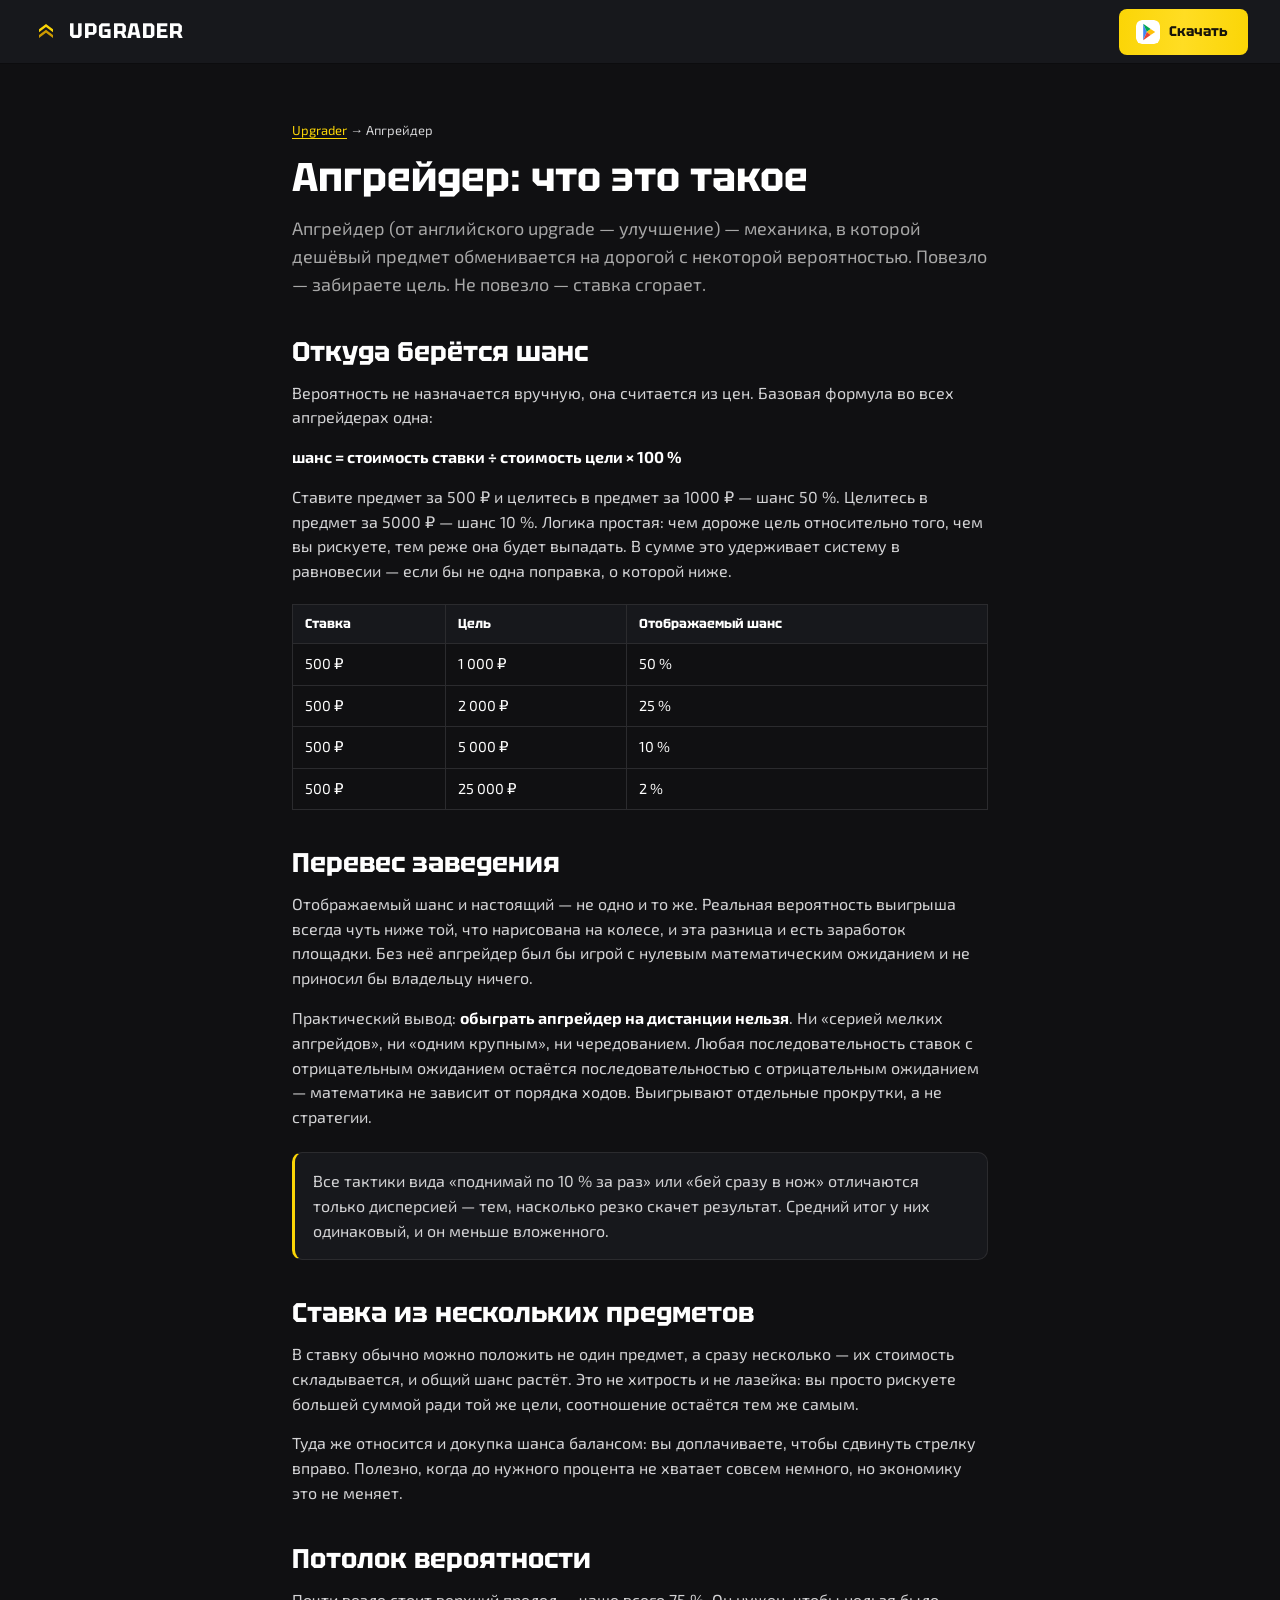
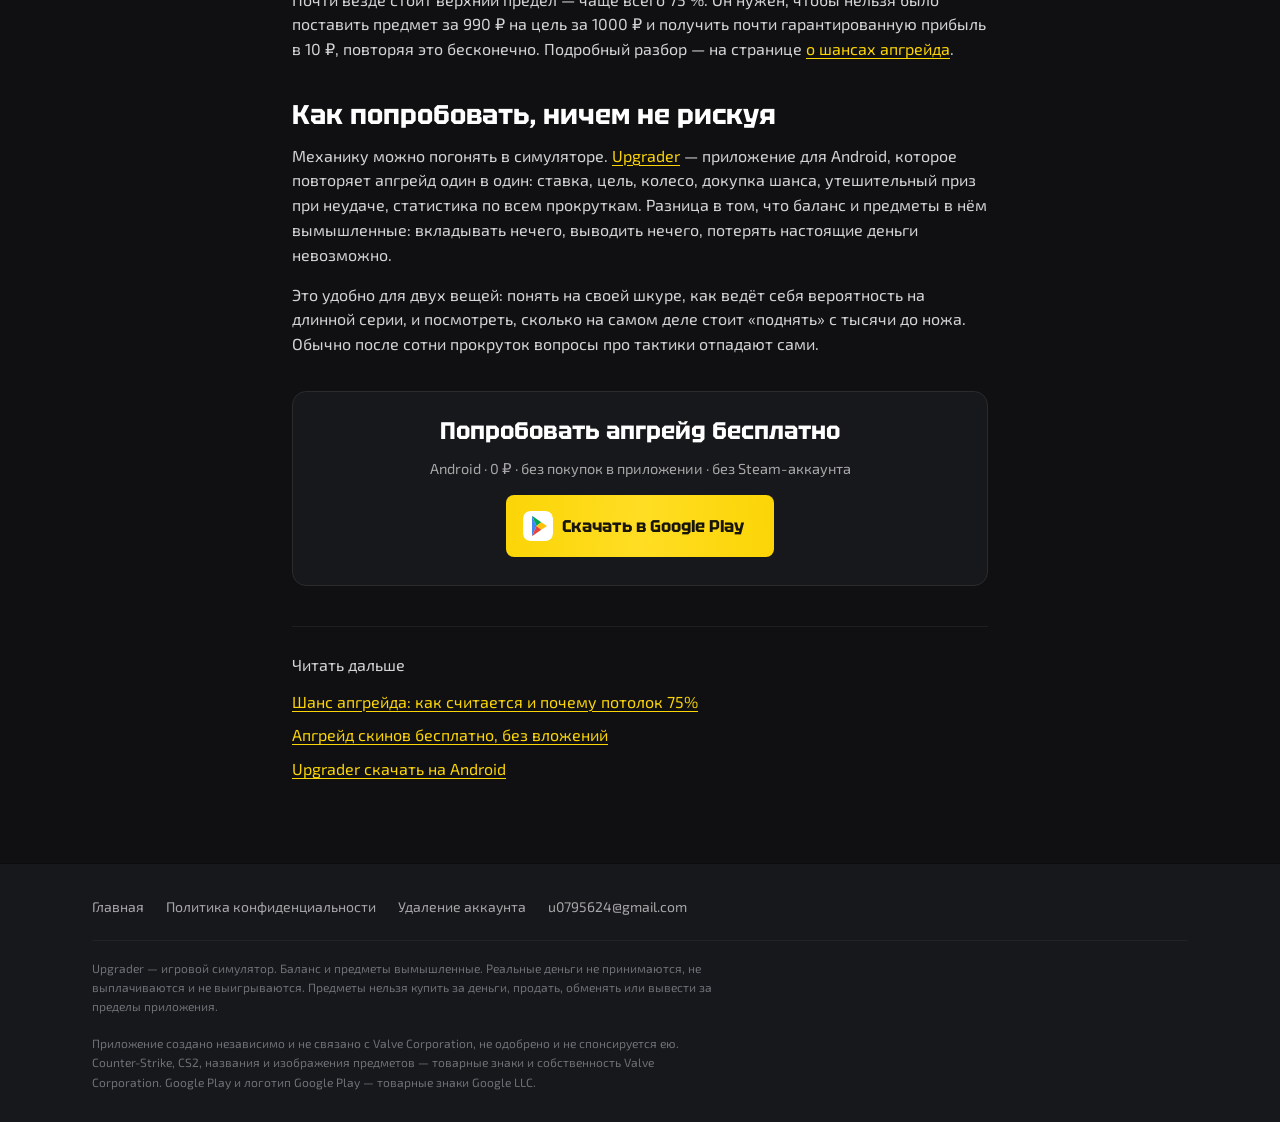
==== apgreider/index.html @ ed4b2ea1 "SEO: контентные страницы, микроразметка, robots и sitemap Четыре страницы под поисковые кластеры: ск" ====
<!doctype html>
<html lang="ru">
  <head>
    <meta charset="utf-8" />
    <meta name="viewport" content="width=device-width, initial-scale=1" />
    <title>Апгрейдер: что это такое и как работает апгрейд скинов КС2</title>
    <meta
      name="description"
      content="Апгрейдер (Upgrader) — механика обмена скина CS2 на более дорогой с вероятностью. Разбираем, как считается шанс, откуда берётся перевес заведения и как попробовать без вложений."
    />
    <link rel="canonical" href="https://upgrader-play.ru/apgreider/" />
    <meta name="theme-color" content="#17181c" />

    <meta property="og:type" content="article" />
    <meta property="og:url" content="https://upgrader-play.ru/apgreider/" />
    <meta property="og:title" content="Апгрейдер: что это и как работает апгрейд скинов" />
    <meta property="og:description" content="Механика апгрейда без мифов: шанс, перевес заведения, ставка из нескольких предметов." />
    <meta property="og:image" content="https://upgrader-play.ru/assets/img/shots/s2.png" />
    <meta name="twitter:card" content="summary_large_image" />

    <link rel="icon" href="/assets/img/favicon.svg" type="image/svg+xml" />
    <link rel="preload" href="/assets/fonts/tektur-cyrillic.woff2" as="font" type="font/woff2" crossorigin />
    <link rel="preload" href="/assets/fonts/exo2-cyrillic.woff2" as="font" type="font/woff2" crossorigin />
    <link rel="stylesheet" href="/assets/css/app.css" />

    <script type="application/ld+json">
      {
        "@context": "https://schema.org",
        "@graph": [
          {
            "@type": "BreadcrumbList",
            "itemListElement": [
              { "@type": "ListItem", "position": 1, "name": "Upgrader", "item": "https://upgrader-play.ru/" },
              { "@type": "ListItem", "position": 2, "name": "Апгрейдер", "item": "https://upgrader-play.ru/apgreider/" }
            ]
          },
          {
            "@type": "FAQPage",
            "mainEntity": [
              {
                "@type": "Question",
                "name": "Что такое апгрейдер?",
                "acceptedAnswer": {
                  "@type": "Answer",
                  "text": "Апгрейдер — механика, в которой предмет обменивается на более дорогой с некоторой вероятностью. Шанс равен отношению стоимости ставки к стоимости цели: чем больше разрыв в цене, тем ниже вероятность."
                }
              },
              {
                "@type": "Question",
                "name": "Можно ли обыграть апгрейдер?",
                "acceptedAnswer": {
                  "@type": "Answer",
                  "text": "Систематически — нет. Реальная вероятность всегда чуть ниже отображаемой: разница и есть заработок площадки. На дистанции она превращает математическое ожидание в отрицательное независимо от выбранной тактики."
                }
              },
              {
                "@type": "Question",
                "name": "Как попробовать апгрейд без вложений?",
                "acceptedAnswer": {
                  "@type": "Answer",
                  "text": "Через симулятор: приложение Upgrader повторяет механику апгрейда, но баланс и предметы в нём вымышленные, поэтому вкладывать и выводить нечего."
                }
              }
            ]
          }
        ]
      }
    </script>
  </head>

  <body>
    <header class="hdr">
      <a class="logo" href="/">
        <svg viewBox="0 0 512 512" aria-hidden="true">
          <path d="M256 130 384 226v51L256 181 128 277v-51z" fill="#fbd506" />
          <path d="M256 235 384 331v51L256 286 128 382v-51z" fill="#cc9900" />
        </svg>
        UPGRADER
      </a>
      <span class="hdr__sp"></span>
      <a class="btn btn--y btn--play" href="#" data-cta="header">
        <svg class="btn__gp" viewBox="0 0 100 100" aria-hidden="true">
          <rect width="100" height="100" rx="24" fill="#fff" />
          <path d="M30 16 L45 50 L30 84 Z" fill="#4285f4" />
          <path d="M30 16 L61 37.1 L45 50 Z" fill="#00a651" />
          <path d="M61 37.1 L80 50 L61 62.9 L45 50 Z" fill="#ffc107" />
          <path d="M30 84 L61 62.9 L45 50 Z" fill="#ea4335" />
        </svg>
        Скачать
      </a>
    </header>

    <main class="doc">
      <p class="crumbs"><a href="/">Upgrader</a> → Апгрейдер</p>

      <h1>Апгрейдер: что это такое</h1>

      <p class="lead">
        Апгрейдер (от английского upgrade — улучшение) — механика, в которой
        дешёвый предмет обменивается на дорогой с некоторой вероятностью.
        Повезло — забираете цель. Не повезло — ставка сгорает.
      </p>

      <h2>Откуда берётся шанс</h2>

      <p>
        Вероятность не назначается вручную, она считается из цен. Базовая формула
        во всех апгрейдерах одна:
      </p>

      <p><strong>шанс = стоимость ставки ÷ стоимость цели × 100 %</strong></p>

      <p>
        Ставите предмет за 500 ₽ и целитесь в предмет за 1000 ₽ — шанс 50 %.
        Целитесь в предмет за 5000 ₽ — шанс 10 %. Логика простая: чем дороже цель
        относительно того, чем вы рискуете, тем реже она будет выпадать.
        В сумме это удерживает систему в равновесии — если бы не одна поправка,
        о которой ниже.
      </p>

      <table>
        <tr><th>Ставка</th><th>Цель</th><th>Отображаемый шанс</th></tr>
        <tr><td>500 ₽</td><td>1 000 ₽</td><td>50 %</td></tr>
        <tr><td>500 ₽</td><td>2 000 ₽</td><td>25 %</td></tr>
        <tr><td>500 ₽</td><td>5 000 ₽</td><td>10 %</td></tr>
        <tr><td>500 ₽</td><td>25 000 ₽</td><td>2 %</td></tr>
      </table>

      <h2>Перевес заведения</h2>

      <p>
        Отображаемый шанс и настоящий — не одно и то же. Реальная вероятность
        выигрыша всегда чуть ниже той, что нарисована на колесе, и эта разница
        и есть заработок площадки. Без неё апгрейдер был бы игрой с нулевым
        математическим ожиданием и не приносил бы владельцу ничего.
      </p>

      <p>
        Практический вывод: <strong>обыграть апгрейдер на дистанции нельзя</strong>.
        Ни «серией мелких апгрейдов», ни «одним крупным», ни чередованием.
        Любая последовательность ставок с отрицательным ожиданием остаётся
        последовательностью с отрицательным ожиданием — математика не зависит
        от порядка ходов. Выигрывают отдельные прокрутки, а не стратегии.
      </p>

      <div class="note">
        <p>
          Все тактики вида «поднимай по 10 % за раз» или «бей сразу в нож»
          отличаются только дисперсией — тем, насколько резко скачет результат.
          Средний итог у них одинаковый, и он меньше вложенного.
        </p>
      </div>

      <h2>Ставка из нескольких предметов</h2>

      <p>
        В ставку обычно можно положить не один предмет, а сразу несколько —
        их стоимость складывается, и общий шанс растёт. Это не хитрость
        и не лазейка: вы просто рискуете большей суммой ради той же цели,
        соотношение остаётся тем же самым.
      </p>

      <p>
        Туда же относится и докупка шанса балансом: вы доплачиваете, чтобы
        сдвинуть стрелку вправо. Полезно, когда до нужного процента не хватает
        совсем немного, но экономику это не меняет.
      </p>

      <h2>Потолок вероятности</h2>

      <p>
        Почти везде стоит верхний предел — чаще всего 75 %. Он нужен,
        чтобы нельзя было поставить предмет за 990 ₽ на цель за 1000 ₽
        и получить почти гарантированную прибыль в 10 ₽, повторяя это бесконечно.
        Подробный разбор — на странице <a href="/shansy/">о шансах апгрейда</a>.
      </p>

      <h2>Как попробовать, ничем не рискуя</h2>

      <p>
        Механику можно погонять в симуляторе. <a href="/">Upgrader</a> —
        приложение для Android, которое повторяет апгрейд один в один:
        ставка, цель, колесо, докупка шанса, утешительный приз при неудаче,
        статистика по всем прокруткам. Разница в том, что баланс и предметы
        в нём вымышленные: вкладывать нечего, выводить нечего, потерять
        настоящие деньги невозможно.
      </p>

      <p>
        Это удобно для двух вещей: понять на своей шкуре, как ведёт себя
        вероятность на длинной серии, и посмотреть, сколько на самом деле стоит
        «поднять» с тысячи до ножа. Обычно после сотни прокруток вопросы
        про тактики отпадают сами.
      </p>

      <div class="ctabox">
        <h2>Попробовать апгрейд бесплатно</h2>
        <p>Android · 0 ₽ · без покупок в приложении · без Steam-аккаунта</p>
        <a class="btn btn--y btn--lg btn--play" href="#" data-cta="doc_bottom">
          <svg class="btn__gp" viewBox="0 0 100 100" aria-hidden="true">
            <rect width="100" height="100" rx="24" fill="#fff" />
            <path d="M30 16 L45 50 L30 84 Z" fill="#4285f4" />
            <path d="M30 16 L61 37.1 L45 50 Z" fill="#00a651" />
            <path d="M61 37.1 L80 50 L61 62.9 L45 50 Z" fill="#ffc107" />
            <path d="M30 84 L61 62.9 L45 50 Z" fill="#ea4335" />
          </svg>
          Скачать в Google Play
        </a>
      </div>

      <div class="related">
        <p class="foot__t">Читать дальше</p>
        <ul>
          <li><a href="/shansy/">Шанс апгрейда: как считается и почему потолок 75%</a></li>
          <li><a href="/besplatno/">Апгрейд скинов бесплатно, без вложений</a></li>
          <li><a href="/skachat/">Upgrader скачать на Android</a></li>
        </ul>
      </div>
    </main>

    <footer class="foot">
      <div class="wrap">
        <nav class="foot__links">
          <a href="/">Главная</a>
          <a href="/privacy.html">Политика конфиденциальности</a>
          <a href="/delete-account.html">Удаление аккаунта</a>
          <a href="mailto:u0795624@gmail.com">u0795624@gmail.com</a>
        </nav>
        <p class="legal">
          Upgrader — игровой симулятор. Баланс и предметы вымышленные. Реальные деньги
          не принимаются, не выплачиваются и не выигрываются. Предметы нельзя купить
          за деньги, продать, обменять или вывести за пределы приложения.
        </p>
        <p class="legal">
          Приложение создано независимо и не связано с Valve Corporation, не одобрено
          и не спонсируется ею. Counter-Strike, CS2, названия и изображения предметов —
          товарные знаки и собственность Valve Corporation. Google Play и логотип
          Google Play — товарные знаки Google LLC.
        </p>
      </div>
    </footer>

    <div class="dock">
      <a class="btn btn--y btn--wide btn--play" href="#" data-cta="dock">
        <svg class="btn__gp" viewBox="0 0 100 100" aria-hidden="true">
          <rect width="100" height="100" rx="24" fill="#fff" />
          <path d="M30 16 L45 50 L30 84 Z" fill="#4285f4" />
          <path d="M30 16 L61 37.1 L45 50 Z" fill="#00a651" />
          <path d="M61 37.1 L80 50 L61 62.9 L45 50 Z" fill="#ffc107" />
          <path d="M30 84 L61 62.9 L45 50 Z" fill="#ea4335" />
        </svg>
        Установить бесплатно
      </a>
    </div>

    <script src="/assets/js/site.js" defer></script>
  </body>
</html>
---- assets/css/app.css ----
@import url('fonts.css');

/* Палитра и шрифты сняты с upgrader.vip — знакомая игроку среда. */

:root {
  --black: #101012;
  --header: #17181c;
  --block: #17181c;
  --border: #2b2b2e;
  --gray: #a7a7a7;
  --gray-dim: #6f7076;

  --yellow: #fbd506;
  --yellow-ink: #17140a;
  --gold-grad: linear-gradient(93deg, #fbd506 0%, #ffdd23 50%, #fbd506 100%);

  --display: 'Tektur', 'Segoe UI', sans-serif;
  --body: 'Exo 2', 'Segoe UI', sans-serif;

  --shell: 1160px;
  --gut: clamp(16px, 3vw, 32px);
}

*,
*::before,
*::after {
  box-sizing: border-box;
}

body {
  margin: 0;
  background: var(--black);
  color: #fff;
  font: 400 16px/1.55 var(--body);
  -webkit-font-smoothing: antialiased;
  overflow-x: hidden;
}

img {
  display: block;
  max-width: 100%;
}
a {
  color: inherit;
  text-decoration: none;
}
p {
  margin: 0;
}
h1,
h2 {
  font-family: var(--display);
  font-weight: 700;
  line-height: 1.1;
  margin: 0;
}
:focus-visible {
  outline: 2px solid var(--yellow);
  outline-offset: 3px;
  border-radius: 4px;
}

.wrap {
  max-width: var(--shell);
  margin: 0 auto;
  padding: 0 var(--gut);
}

/* ── Шапка ─────────────────────────────────────────────────── */

.hdr {
  position: sticky;
  top: 0;
  z-index: 50;
  height: 64px;
  display: flex;
  align-items: center;
  gap: 20px;
  padding: 0 var(--gut);
  background: var(--header);
  border-bottom: 1px solid #0c0c0e;
}

.logo {
  display: flex;
  align-items: center;
  gap: 9px;
  font-family: var(--display);
  font-weight: 700;
  font-size: 21px;
  letter-spacing: 0.04em;
}

.logo svg {
  width: 28px;
  height: 28px;
}

.hdr__sp {
  flex: 1;
}

/* ── Кнопки ────────────────────────────────────────────────── */

.btn {
  display: inline-flex;
  align-items: center;
  justify-content: center;
  gap: 9px;
  border: 0;
  border-radius: 8px;
  font-family: var(--display);
  font-weight: 700;
  font-size: 14px;
  padding: 11px 20px;
  white-space: nowrap;
  transition: transform 0.15s, box-shadow 0.15s;
}

.btn--y {
  background: var(--gold-grad);
  color: var(--yellow-ink);
}

.btn--y:hover {
  transform: translateY(-1px);
  box-shadow: 0 8px 26px -10px rgba(251, 213, 6, 0.85);
}

.btn--lg {
  padding: 16px 30px;
  font-size: 17px;
}

.btn--wide {
  width: 100%;
}

.btn--play {
  padding-left: 17px;
}

/* Плитка Google Play на кнопке: белая подложка, чтобы не сливалась с золотом */
.btn__gp {
  width: 24px;
  height: 24px;
  flex: none;
  border-radius: 6px;
}

.btn--lg .btn__gp {
  width: 30px;
  height: 30px;
  border-radius: 7px;
}

/* ── Первый экран ──────────────────────────────────────────── */

.hero {
  position: relative;
  padding: clamp(40px, 8vw, 86px) 0 clamp(30px, 5vw, 56px);
  overflow: hidden;
}

.hero::before {
  content: '';
  position: absolute;
  top: -240px;
  left: 50%;
  width: min(900px, 130vw);
  height: 520px;
  transform: translateX(-50%);
  background: radial-gradient(ellipse at center, rgba(251, 213, 6, 0.13), transparent 66%);
  pointer-events: none;
}

.hero__in {
  position: relative;
  display: flex;
  flex-direction: column;
  align-items: center;
  gap: 20px;
  text-align: center;
}

.wordmark {
  display: flex;
  align-items: center;
  gap: 11px;
  font-family: var(--display);
  font-weight: 700;
  font-size: clamp(20px, 3vw, 26px);
  letter-spacing: 0.06em;
}

.wordmark svg {
  width: 32px;
  height: 32px;
}

.claim {
  font-size: clamp(30px, 6vw, 56px);
  max-width: 16ch;
}

.claim em {
  font-style: normal;
  color: var(--yellow);
}

.claim__sub {
  color: var(--gray);
  font-size: clamp(15px, 2vw, 18px);
  max-width: 54ch;
}

.facts {
  display: flex;
  flex-wrap: wrap;
  justify-content: center;
  gap: 10px;
  margin-top: 2px;
}

.facts span {
  background: var(--block);
  border: 1px solid var(--border);
  border-radius: 8px;
  padding: 8px 15px;
  font-size: 13px;
  color: var(--gray);
}

.facts b {
  color: #fff;
  font-family: var(--display);
}

/* ── Скриншоты ─────────────────────────────────────────────── */

.shotsec {
  padding-bottom: clamp(30px, 5vw, 56px);
}

.shots {
  display: grid;
  grid-auto-flow: column;
  grid-auto-columns: minmax(216px, 1fr);
  gap: 12px;
  overflow-x: auto;
  padding-bottom: 12px;
  scroll-snap-type: x mandatory;
  scrollbar-width: thin;
  scrollbar-color: #34343a transparent;
}

.shots img {
  scroll-snap-align: center;
  width: 100%;
  height: auto;
  border-radius: 12px;
  border: 1px solid #0c0c0e;
  background: var(--block);
}

/* ── Вопросы и внутренние ссылки ───────────────────────────── */

.block {
  padding: clamp(38px, 6vw, 68px) 0;
  border-top: 1px solid #1e1e21;
}

.block h2 {
  font-size: clamp(22px, 3.4vw, 32px);
  margin-bottom: clamp(18px, 2.6vw, 28px);
}

.qa {
  border-bottom: 1px solid #1e1e21;
}

.qa summary {
  list-style: none;
  cursor: pointer;
  padding: 17px 0;
  font-family: var(--display);
  font-weight: 700;
  font-size: clamp(14px, 2vw, 17px);
  display: flex;
  align-items: center;
  justify-content: space-between;
  gap: 16px;
}

.qa summary::-webkit-details-marker {
  display: none;
}

.qa summary::after {
  content: '+';
  color: var(--yellow);
  font-size: 21px;
  flex: none;
}

.qa[open] summary::after {
  content: '−';
}

.qa p {
  color: var(--gray);
  padding-bottom: 18px;
  max-width: 74ch;
  font-size: 14.5px;
}

.links {
  display: grid;
  grid-template-columns: repeat(auto-fit, minmax(230px, 1fr));
  gap: 10px;
}

.links a {
  display: block;
  background: var(--block);
  border: 1px solid var(--border);
  border-radius: 12px;
  padding: 18px 18px 20px;
  transition: border-color 0.15s, transform 0.15s;
}

.links a:hover {
  border-color: #4a4a50;
  transform: translateY(-2px);
}

.links b {
  font-family: var(--display);
  font-size: 15px;
  display: block;
  margin-bottom: 6px;
}

.links span {
  color: var(--gray);
  font-size: 13.5px;
}

/* ── Финал ─────────────────────────────────────────────────── */

.finale {
  text-align: center;
  padding: clamp(48px, 8vw, 92px) 0;
  border-top: 1px solid #0c0c0e;
  background: radial-gradient(ellipse 70% 100% at 50% 100%, rgba(251, 213, 6, 0.1), transparent 70%);
}

.install__icon {
  width: 84px;
  height: 84px;
  border-radius: 21px;
  border: 1px solid var(--border);
  margin: 0 auto 20px;
}

.finale h2 {
  font-size: clamp(26px, 4.4vw, 40px);
  margin-bottom: 12px;
}

.finale p {
  color: var(--gray);
  margin-bottom: 24px;
}

.hint {
  color: var(--gray-dim);
  font-size: 13px;
  margin-top: 16px;
}

/* ── Текстовые страницы ────────────────────────────────────── */

.doc {
  max-width: 760px;
  margin: 0 auto;
  padding: clamp(28px, 5vw, 56px) var(--gut) clamp(40px, 6vw, 72px);
}

.crumbs {
  font-size: 13px;
  color: var(--gray-dim);
  margin-bottom: 20px;
}

.crumbs a {
  color: var(--gray);
}

.crumbs a:hover {
  color: #fff;
}

.doc h1 {
  font-size: clamp(26px, 4.6vw, 40px);
  margin-bottom: 16px;
}

.doc h2 {
  font-size: clamp(20px, 3vw, 27px);
  margin: 38px 0 14px;
}

.doc h3 {
  font-family: var(--display);
  font-size: 17px;
  font-weight: 700;
  margin: 26px 0 10px;
}

.doc p {
  margin-bottom: 15px;
  color: #d4d4d6;
}

.doc .lead {
  font-size: clamp(16px, 2.2vw, 18px);
  color: var(--gray);
  margin-bottom: 26px;
}

.doc ul,
.doc ol {
  margin: 0 0 18px;
  padding-left: 22px;
  color: #d4d4d6;
}

.doc li {
  margin-bottom: 8px;
}

.doc a:not(.btn) {
  color: var(--yellow);
  text-decoration: underline;
  text-underline-offset: 3px;
  text-decoration-thickness: 1px;
}

.doc strong {
  color: #fff;
}

.note {
  background: var(--block);
  border: 1px solid var(--border);
  border-left: 3px solid var(--yellow);
  border-radius: 10px;
  padding: 16px 18px;
  margin: 22px 0;
}

.note p:last-child {
  margin-bottom: 0;
}

.doc table {
  width: 100%;
  border-collapse: collapse;
  margin: 20px 0;
  font-size: 14.5px;
}

.doc th,
.doc td {
  border: 1px solid var(--border);
  padding: 9px 12px;
  text-align: left;
}

.doc th {
  background: var(--block);
  font-family: var(--display);
  font-weight: 700;
  font-size: 13px;
}

.ctabox {
  background: var(--block);
  border: 1px solid var(--border);
  border-radius: 14px;
  padding: 26px 24px 28px;
  margin: 34px 0;
  display: grid;
  justify-items: center;
  text-align: center;
  gap: 14px;
}

.ctabox h2 {
  margin: 0;
  font-size: clamp(19px, 2.6vw, 24px);
}

.ctabox p {
  margin: 0;
  color: var(--gray);
  font-size: 14.5px;
}

.related {
  margin-top: 40px;
  padding-top: 26px;
  border-top: 1px solid #1e1e21;
}

.related p.foot__t {
  margin-bottom: 12px;
}

.related ul {
  list-style: none;
  padding: 0;
  margin: 0;
}

.related li {
  margin-bottom: 9px;
}

/* ── Подвал ────────────────────────────────────────────────── */

.foot {
  background: var(--header);
  border-top: 1px solid #0c0c0e;
  padding: 32px 0 calc(30px + env(safe-area-inset-bottom));
}

.foot__links {
  display: flex;
  flex-wrap: wrap;
  gap: 22px;
  padding-bottom: 22px;
  border-bottom: 1px solid #232325;
}

.foot__links a {
  color: var(--gray);
  font-size: 14px;
}

.foot__links a:hover {
  color: #fff;
}

.legal {
  color: var(--gray-dim);
  font-size: 12px;
  line-height: 1.6;
  max-width: 90ch;
  margin-top: 18px;
}

/* ── Липкая кнопка на телефоне ─────────────────────────────── */

.dock {
  position: fixed;
  left: 0;
  right: 0;
  bottom: 0;
  z-index: 45;
  display: none;
  padding: 9px var(--gut) calc(9px + env(safe-area-inset-bottom));
  background: rgba(16, 16, 18, 0.94);
  backdrop-filter: blur(10px);
  border-top: 1px solid #232325;
}

@media (max-width: 720px) {
  body[data-scrolled] .dock {
    display: block;
  }
  body {
    padding-bottom: 70px;
  }
  .hdr .btn--y {
    display: none;
  }
}

[data-only='desktop'] {
  display: none;
}

body[data-plat='other'] [data-only='desktop'] {
  display: revert;
}

@media (prefers-reduced-motion: reduce) {
  *,
  *::before,
  *::after {
    transition-duration: 0.01ms !important;
    animation-duration: 0.01ms !important;
  }
}
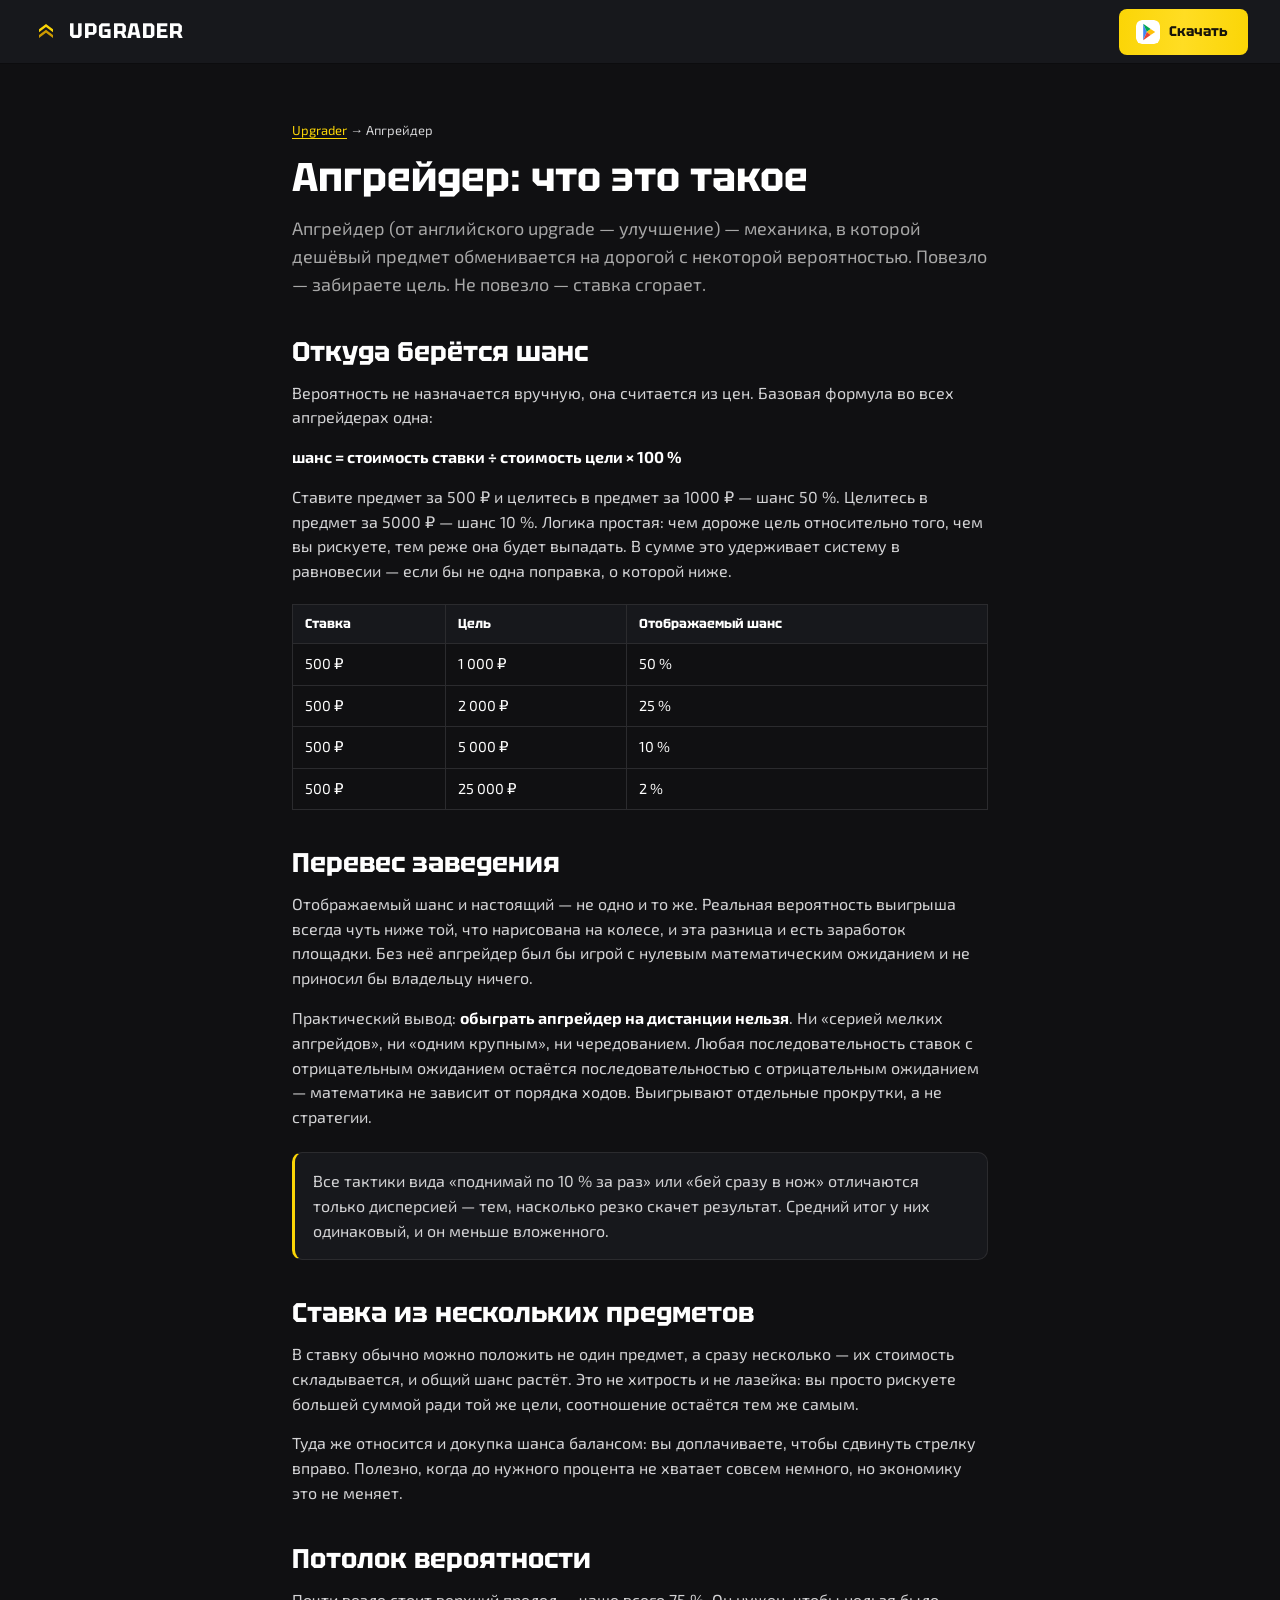
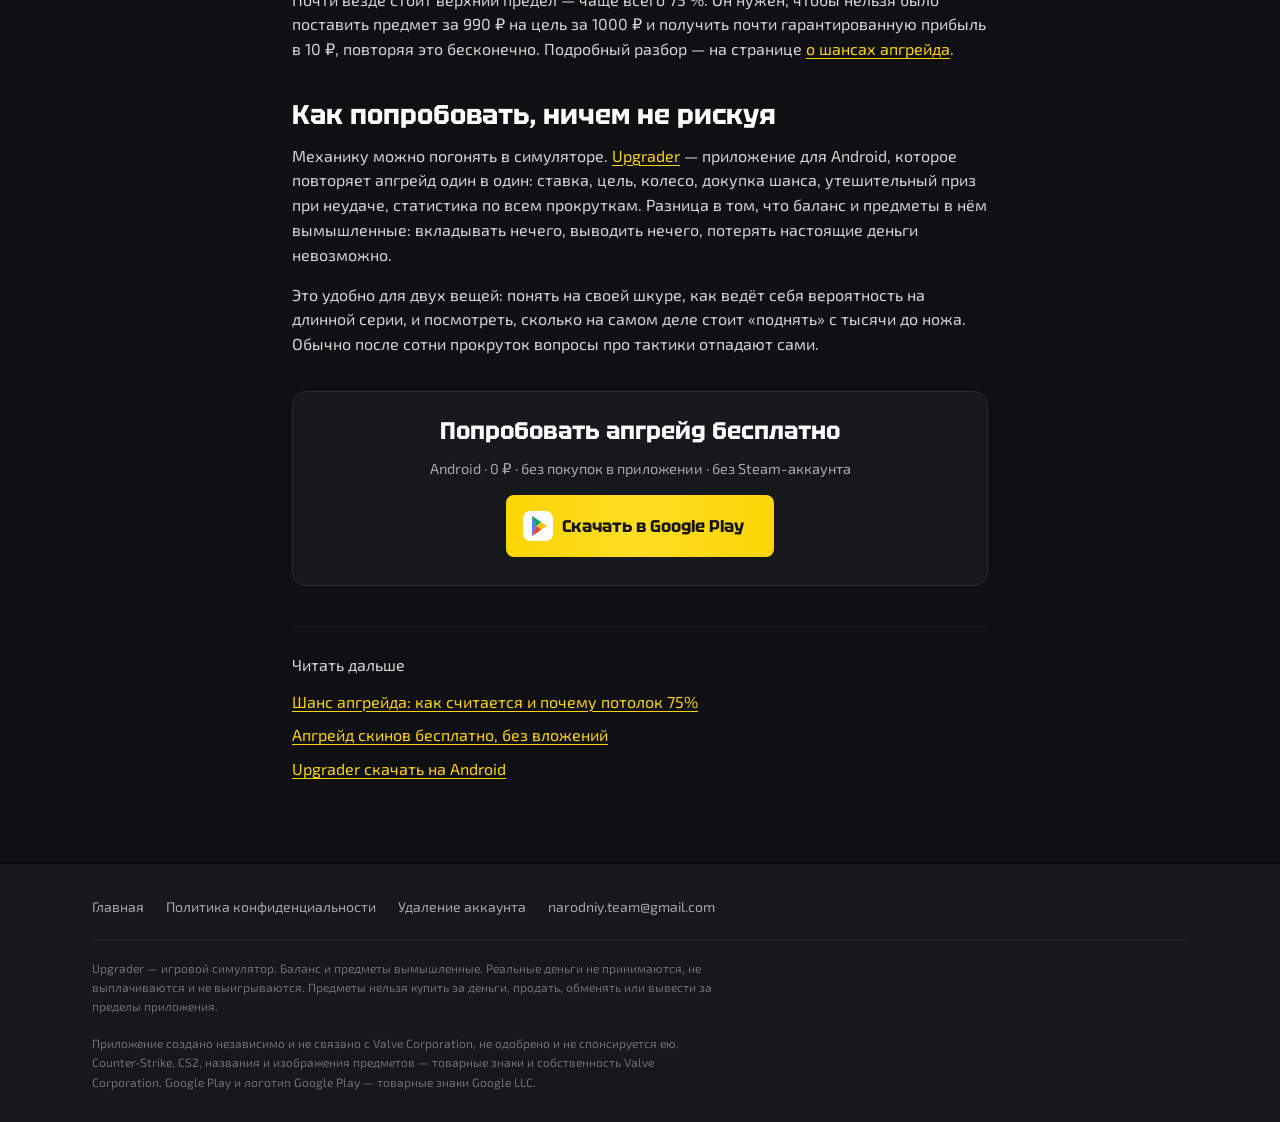
==== commit f0cf0116: "Почта для связи — narodniy.team@gmail.com Политика, страница удаления аккаунта и посадочные страницы" ====
--- a/apgreider/index.html
+++ b/apgreider/index.html
@@ -78,7 +78,7 @@
         UPGRADER
       </a>
       <span class="hdr__sp"></span>
-      <a class="btn btn--y btn--play" href="#" data-cta="header">
+      <a class="btn btn--y btn--play" href="https://play.google.com/store/apps/details?id=com.upgrader.upgrader&amp;referrer=utm_source%3Dlanding%26utm_medium%3Dweb%26utm_campaign%3Dlanding" data-cta="header">
         <svg class="btn__gp" viewBox="0 0 100 100" aria-hidden="true">
           <rect width="100" height="100" rx="24" fill="#fff" />
           <path d="M30 16 L45 50 L30 84 Z" fill="#4285f4" />
@@ -196,7 +196,7 @@
       <div class="ctabox">
         <h2>Попробовать апгрейд бесплатно</h2>
         <p>Android · 0 ₽ · без покупок в приложении · без Steam-аккаунта</p>
-        <a class="btn btn--y btn--lg btn--play" href="#" data-cta="doc_bottom">
+        <a class="btn btn--y btn--lg btn--play" href="https://play.google.com/store/apps/details?id=com.upgrader.upgrader&amp;referrer=utm_source%3Dlanding%26utm_medium%3Dweb%26utm_campaign%3Dlanding" data-cta="doc_bottom">
           <svg class="btn__gp" viewBox="0 0 100 100" aria-hidden="true">
             <rect width="100" height="100" rx="24" fill="#fff" />
             <path d="M30 16 L45 50 L30 84 Z" fill="#4285f4" />
@@ -224,7 +224,7 @@
           <a href="/">Главная</a>
           <a href="/privacy.html">Политика конфиденциальности</a>
           <a href="/delete-account.html">Удаление аккаунта</a>
-          <a href="mailto:u0795624@gmail.com">u0795624@gmail.com</a>
+          <a href="mailto:narodniy.team@gmail.com">narodniy.team@gmail.com</a>
         </nav>
         <p class="legal">
           Upgrader — игровой симулятор. Баланс и предметы вымышленные. Реальные деньги
@@ -241,7 +241,7 @@
     </footer>
 
     <div class="dock">
-      <a class="btn btn--y btn--wide btn--play" href="#" data-cta="dock">
+      <a class="btn btn--y btn--wide btn--play" href="https://play.google.com/store/apps/details?id=com.upgrader.upgrader&amp;referrer=utm_source%3Dlanding%26utm_medium%3Dweb%26utm_campaign%3Dlanding" data-cta="dock">
         <svg class="btn__gp" viewBox="0 0 100 100" aria-hidden="true">
           <rect width="100" height="100" rx="24" fill="#fff" />
           <path d="M30 16 L45 50 L30 84 Z" fill="#4285f4" />
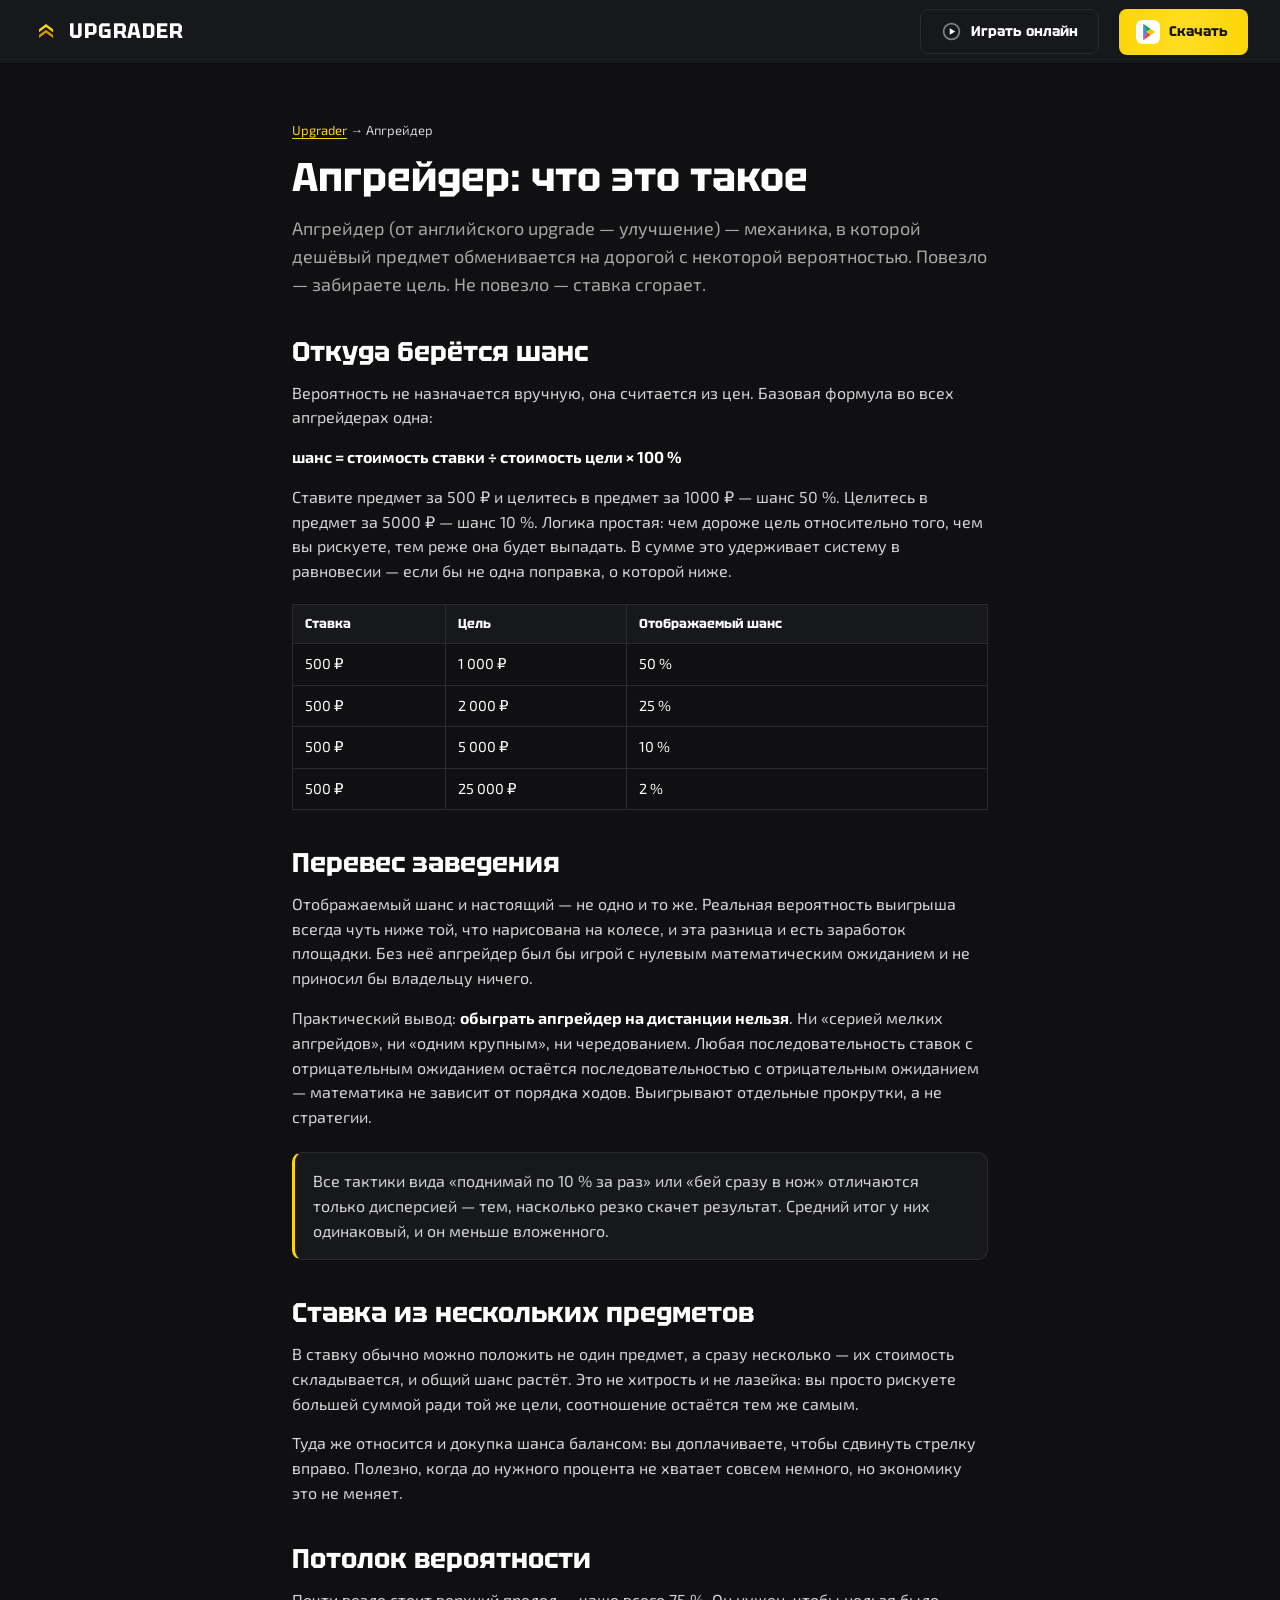
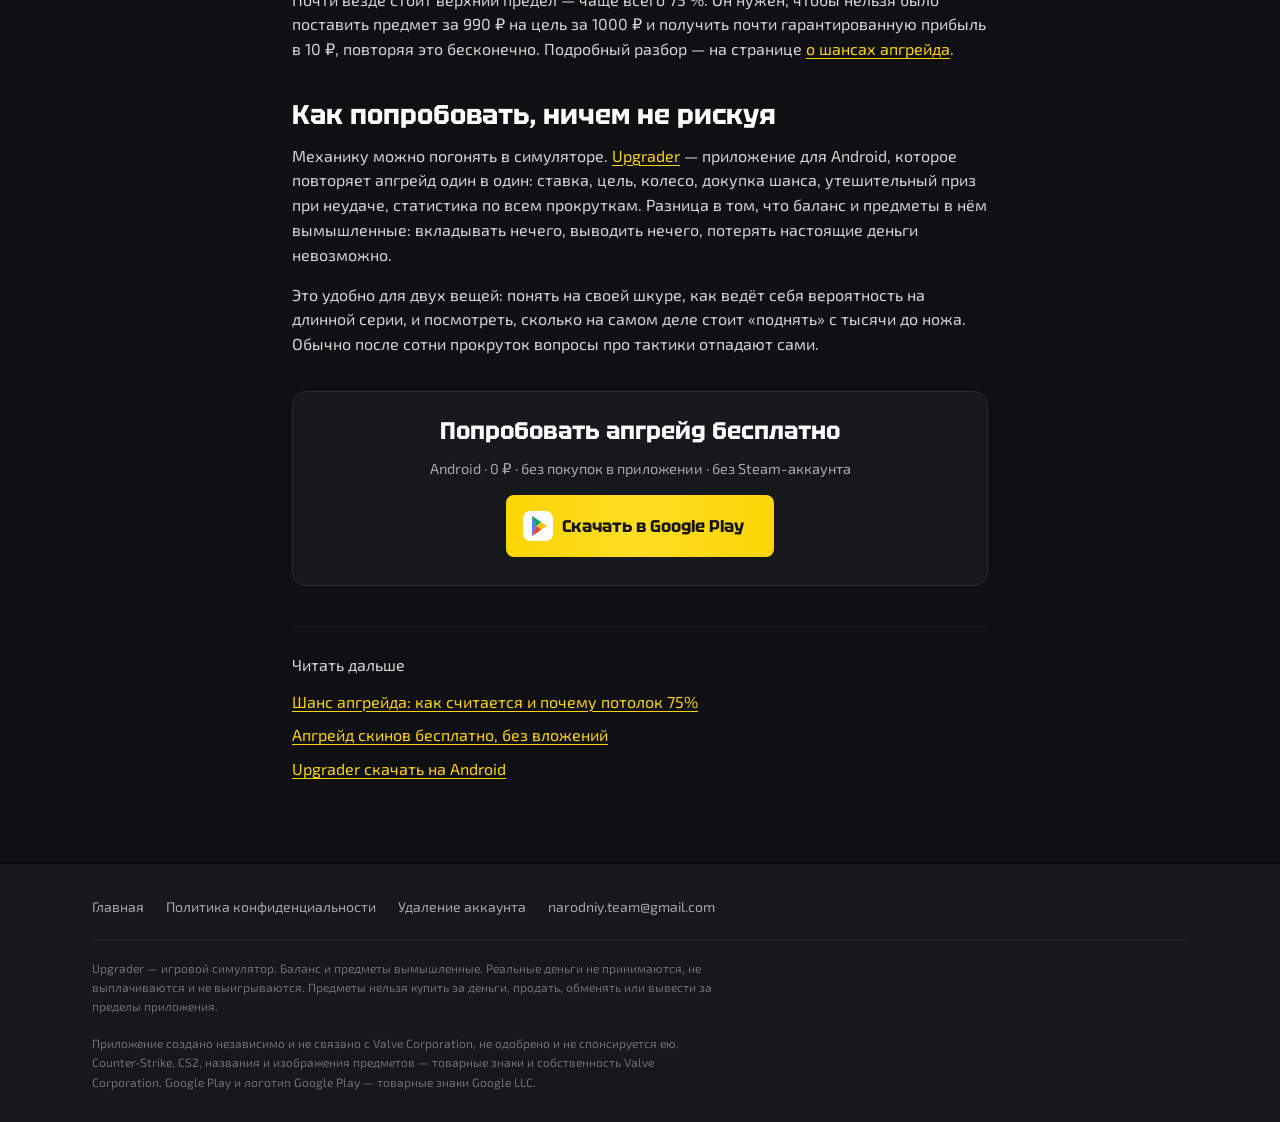
==== commit 4ddc354f: "Кнопка «Играть онлайн» — в шапке, первом экране и финале Игра в браузере жила на /play/, а попасть т" ====
--- a/apgreider/index.html
+++ b/apgreider/index.html
@@ -78,6 +78,14 @@
         UPGRADER
       </a>
       <span class="hdr__sp"></span>
+
+      <a class="btn btn--ghost btn--online" href="/play/" data-online="header">
+        <svg class="btn__wheel" viewBox="0 0 24 24" aria-hidden="true">
+          <circle cx="12" cy="12" r="9" fill="none" stroke="currentColor" stroke-opacity="0.45" stroke-width="2" />
+          <path d="M10 8.4 16.2 12 10 15.6z" fill="currentColor" />
+        </svg>
+        <span>Играть<span class="btn__long"> онлайн</span></span>
+      </a>
       <a class="btn btn--y btn--play" href="https://play.google.com/store/apps/details?id=com.upgrader.upgrader&amp;referrer=utm_source%3Dlanding%26utm_medium%3Dweb%26utm_campaign%3Dlanding" data-cta="header">
         <svg class="btn__gp" viewBox="0 0 100 100" aria-hidden="true">
           <rect width="100" height="100" rx="24" fill="#fff" />
--- a/assets/css/app.css
+++ b/assets/css/app.css
@@ -138,6 +138,47 @@
 
 .btn--play {
   padding-left: 17px;
+}
+
+/* Вторая кнопка — «Играть онлайн». Нарочно тише золотой: играть в браузере
+   можно сразу, но главный путь у страницы всё-таки установка, и две
+   одинаково яркие кнопки рядом заставляют выбирать вместо того, чтобы
+   нажать. */
+.btn--ghost {
+  background: transparent;
+  color: #fff;
+  border: 1px solid var(--border);
+}
+
+.btn--ghost:hover {
+  transform: translateY(-1px);
+  border-color: var(--yellow);
+  color: var(--yellow);
+}
+
+.btn__wheel {
+  width: 21px;
+  height: 21px;
+  flex: none;
+}
+
+.btn--lg .btn__wheel {
+  width: 26px;
+  height: 26px;
+}
+
+/* Две кнопки в ряд, а на узком экране — одна под другой */
+.cta {
+  display: flex;
+  flex-wrap: wrap;
+  justify-content: center;
+  gap: 12px;
+}
+
+.cta__note {
+  color: var(--gray-dim);
+  font-size: 13px;
+  max-width: 460px;
 }
 
 /* Плитка Google Play на кнопке: белая подложка, чтобы не сливалась с золотом */
@@ -588,6 +629,24 @@
   }
 }
 
+/* В шапке узкого экрана рядом с логотипом помещается только слово
+   «Играть»: на 320 точках логотип с полной кнопкой не сходится, и лишнее
+   уезжает первым — сначала слово «онлайн», потом значок и отступы.
+   Сама кнопка не прячется никогда: на телефоне это единственный способ
+   попасть в игру из шапки, жёлтая ниже 720 уже скрыта. */
+@media (max-width: 430px) {
+  .hdr {
+    gap: 10px;
+  }
+  .hdr .btn__long,
+  .hdr .btn__wheel {
+    display: none;
+  }
+  .hdr .btn--online {
+    padding: 9px 14px;
+  }
+}
+
 [data-only='desktop'] {
   display: none;
 }
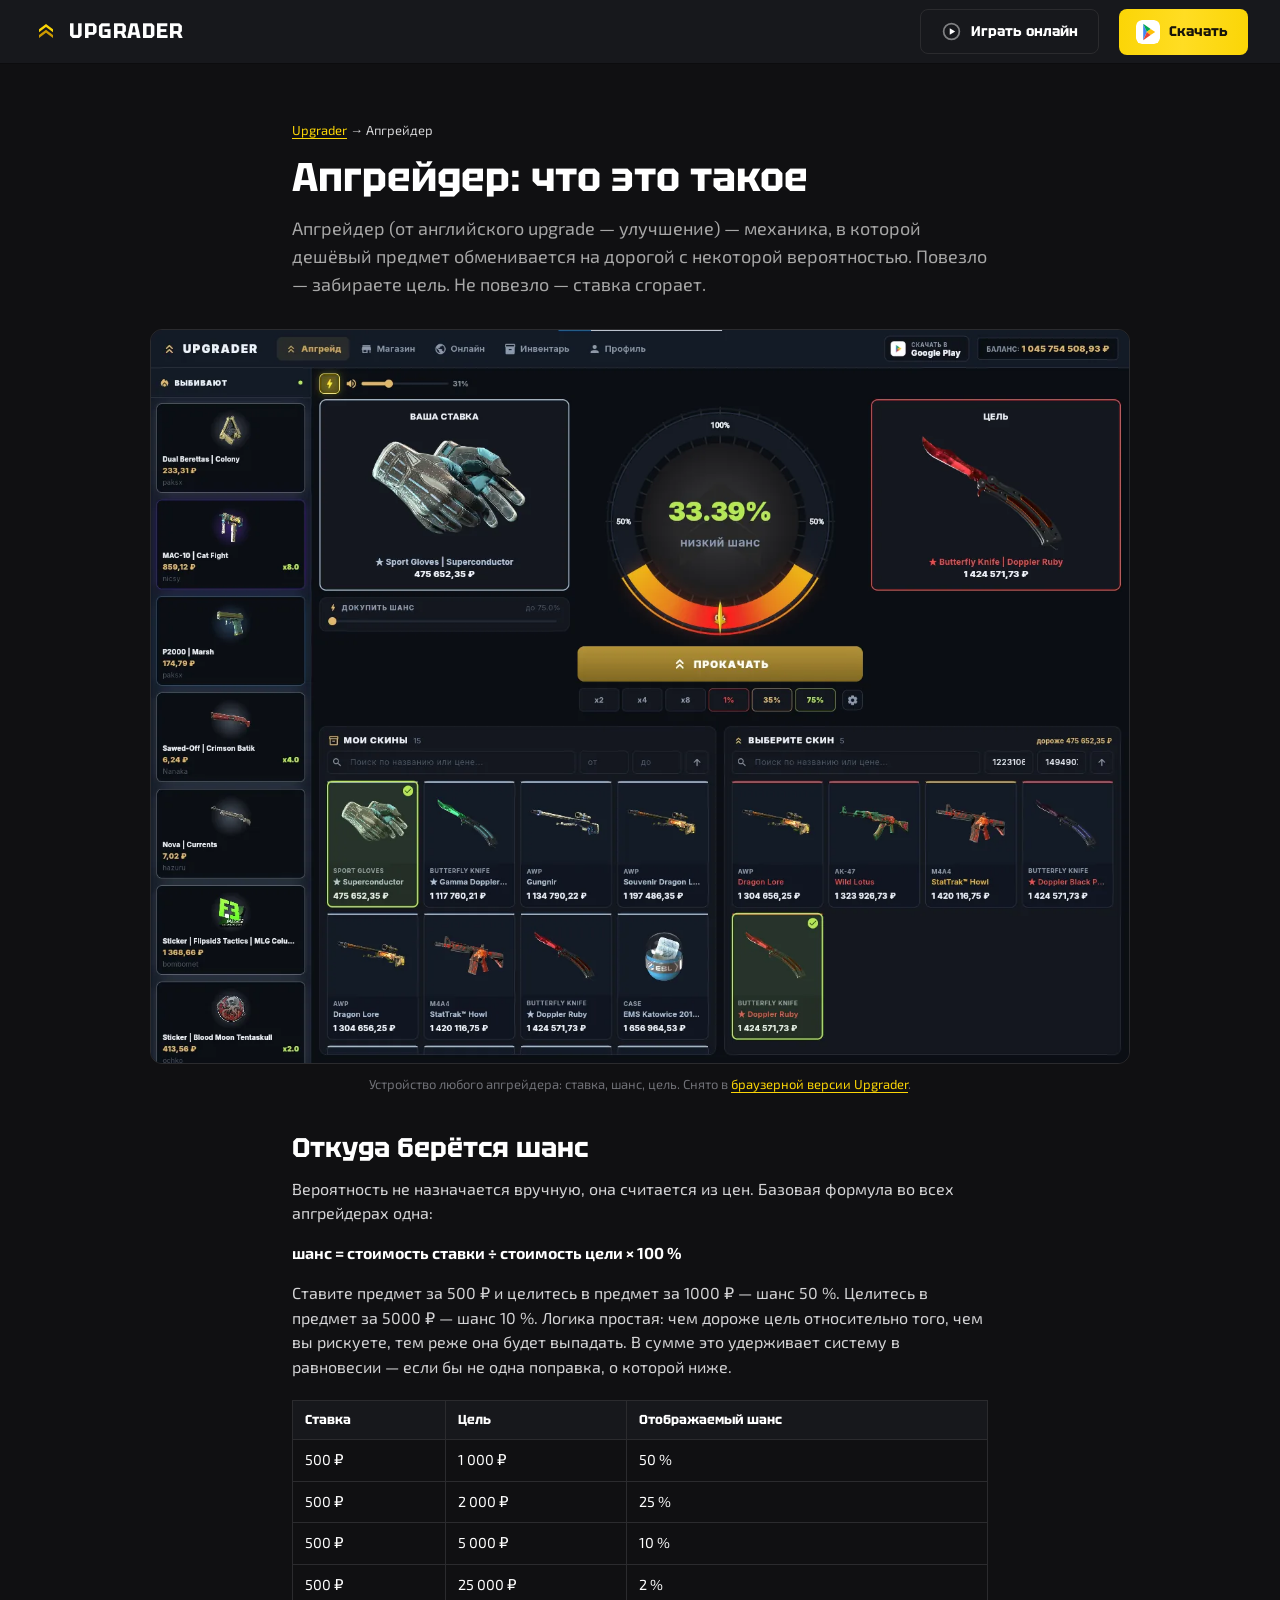
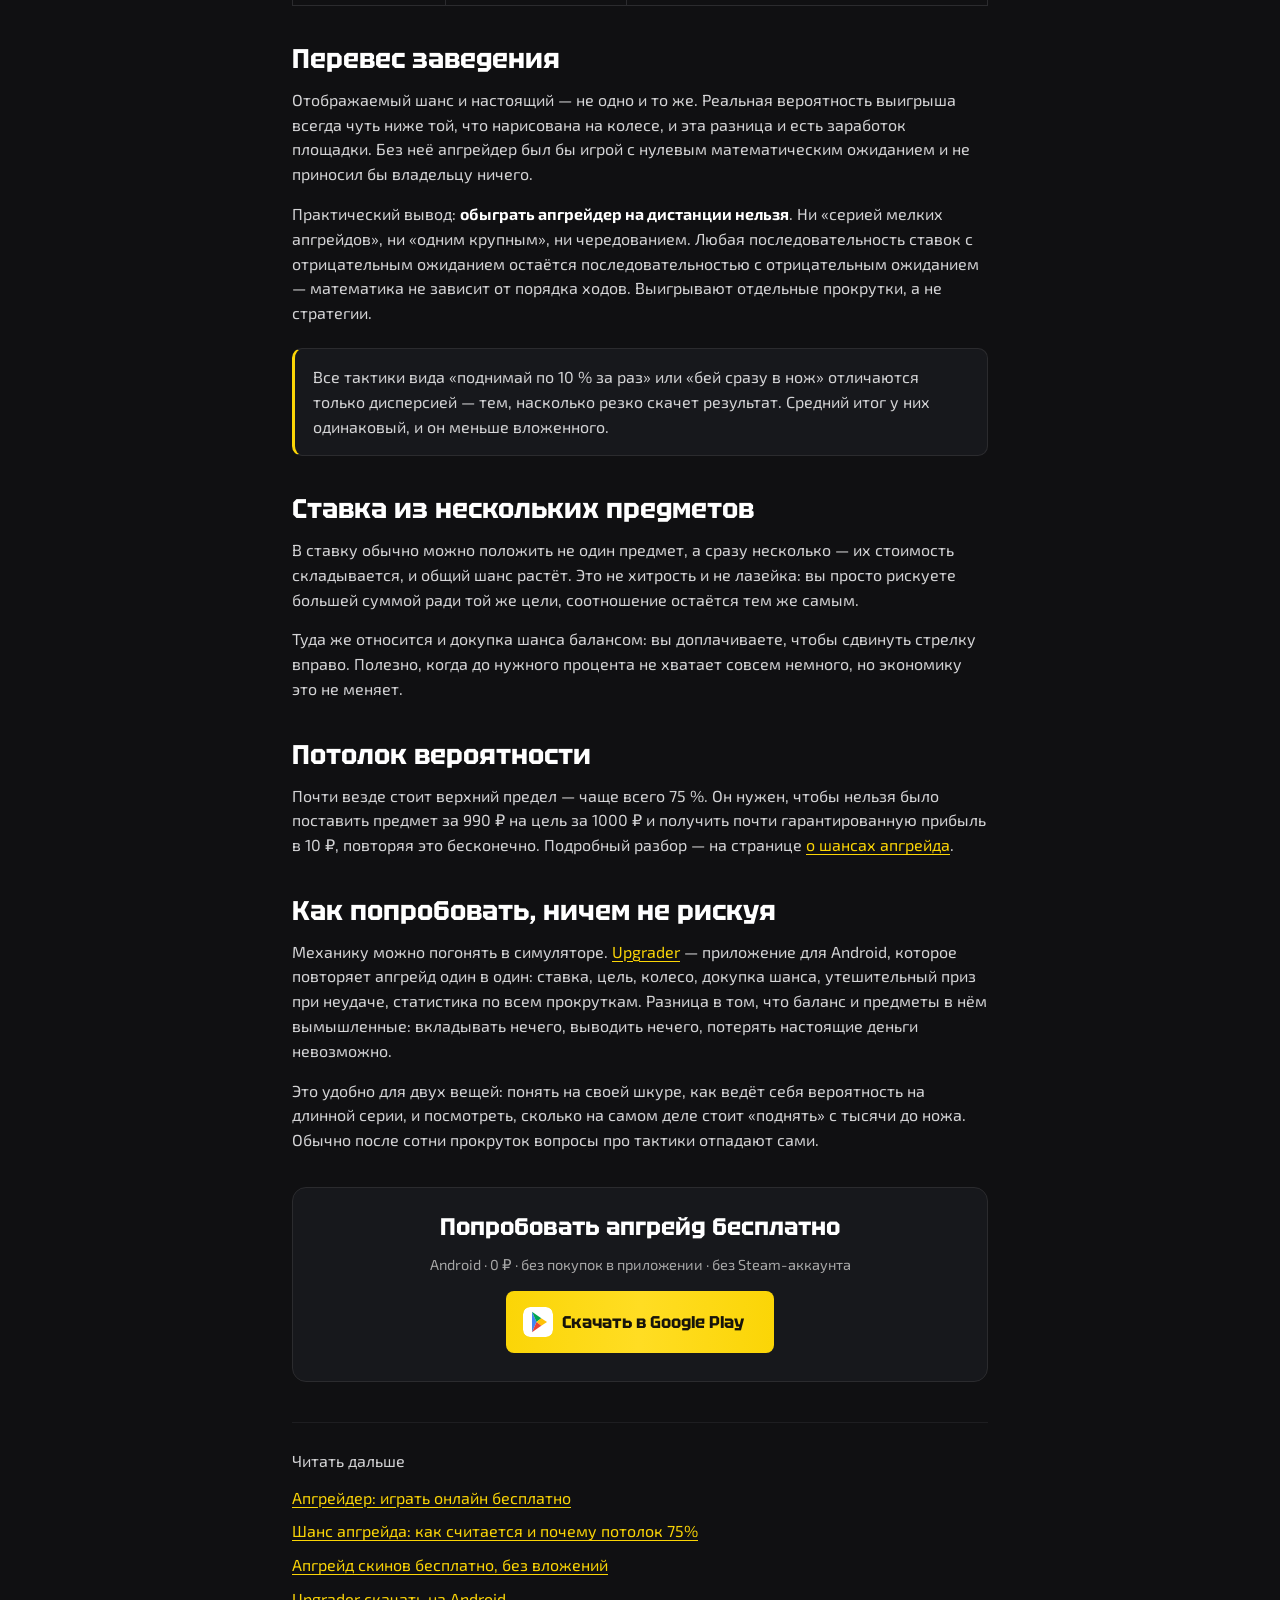
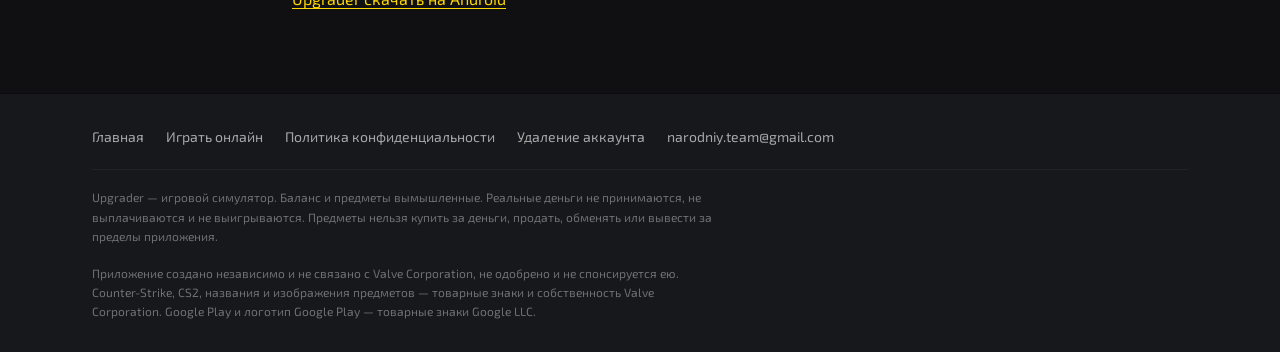
==== commit 9b12f966: "Страница «играть онлайн», скриншоты в статьях, robots и sitemap Запросы про «играть» до сих пор не в" ====
--- a/apgreider/index.html
+++ b/apgreider/index.html
@@ -109,6 +109,21 @@
         Повезло — забираете цель. Не повезло — ставка сгорает.
       </p>
 
+      <figure class="shotfig">
+        <img
+          src="/assets/img/shots/web-1440.webp"
+          srcset="/assets/img/shots/web-960.webp 960w, /assets/img/shots/web-1440.webp 1440w"
+          sizes="(max-width: 1044px) 100vw, 980px"
+          alt="Экран апгрейдера: слева ставка — перчатки Sport Gloves, в центре колесо с шансом 33,39%, справа цель — нож Butterfly Knife Doppler Ruby"
+          width="1440"
+          height="1080"
+        />
+        <figcaption>
+          Устройство любого апгрейдера: ставка, шанс, цель. Снято
+          в <a href="/igrat/">браузерной версии Upgrader</a>.
+        </figcaption>
+      </figure>
+
       <h2>Откуда берётся шанс</h2>
 
       <p>
@@ -219,6 +234,7 @@
       <div class="related">
         <p class="foot__t">Читать дальше</p>
         <ul>
+          <li><a href="/igrat/">Апгрейдер: играть онлайн бесплатно</a></li>
           <li><a href="/shansy/">Шанс апгрейда: как считается и почему потолок 75%</a></li>
           <li><a href="/besplatno/">Апгрейд скинов бесплатно, без вложений</a></li>
           <li><a href="/skachat/">Upgrader скачать на Android</a></li>
@@ -230,6 +246,7 @@
       <div class="wrap">
         <nav class="foot__links">
           <a href="/">Главная</a>
+          <a href="/igrat/">Играть онлайн</a>
           <a href="/privacy.html">Политика конфиденциальности</a>
           <a href="/delete-account.html">Удаление аккаунта</a>
           <a href="mailto:narodniy.team@gmail.com">narodniy.team@gmail.com</a>
--- a/assets/css/app.css
+++ b/assets/css/app.css
@@ -503,6 +503,55 @@
 
 .note p:last-child {
   margin-bottom: 0;
+}
+
+/* ── Скриншот внутри текста ────────────────────────────────── */
+
+/* Шире колонки текста, и намеренно: на экране игры одновременно
+   ставка, колесо и цель, а в 760 точках всё это ужимается до
+   нечитаемого. Приём стандартный — сдвинуть левый край на середину
+   родителя и вернуть назад на половину своей ширины; так блок встаёт
+   по центру, будучи шире того, что его держит. Ограничитель по vw
+   не даёт вылезти за окно на планшете, а на телефоне min() схлопывает
+   ширину до экрана сам, и правило превращается в обычную картинку. */
+.shotfig {
+  width: min(980px, calc(100vw - 2 * var(--gut)));
+  margin: 30px 0 30px 50%;
+  transform: translateX(-50%);
+}
+
+/* Портретные снимки с телефона. Во всю ширину такой кадр занимает
+   три экрана и выталкивает текст, поэтому ограничен по высоте
+   и прижат к центру. */
+.shotfig--phone {
+  width: min(300px, calc(100vw - 2 * var(--gut)));
+}
+
+.shotfig img {
+  display: block;
+  width: 100%;
+  height: auto;
+  border-radius: 12px;
+  border: 1px solid var(--border);
+  background: var(--block);
+}
+
+.shotfig figcaption {
+  margin-top: 11px;
+  text-align: center;
+  color: var(--gray-dim);
+  font-size: 13px;
+  line-height: 1.5;
+}
+
+/* Своё правило, а не общее для документа: подпись живёт и на главной,
+   где глобальное a { color: inherit } делает ссылку неотличимой
+   от текста. */
+.shotfig figcaption a {
+  color: var(--yellow);
+  text-decoration: underline;
+  text-underline-offset: 3px;
+  text-decoration-thickness: 1px;
 }
 
 .doc table {
